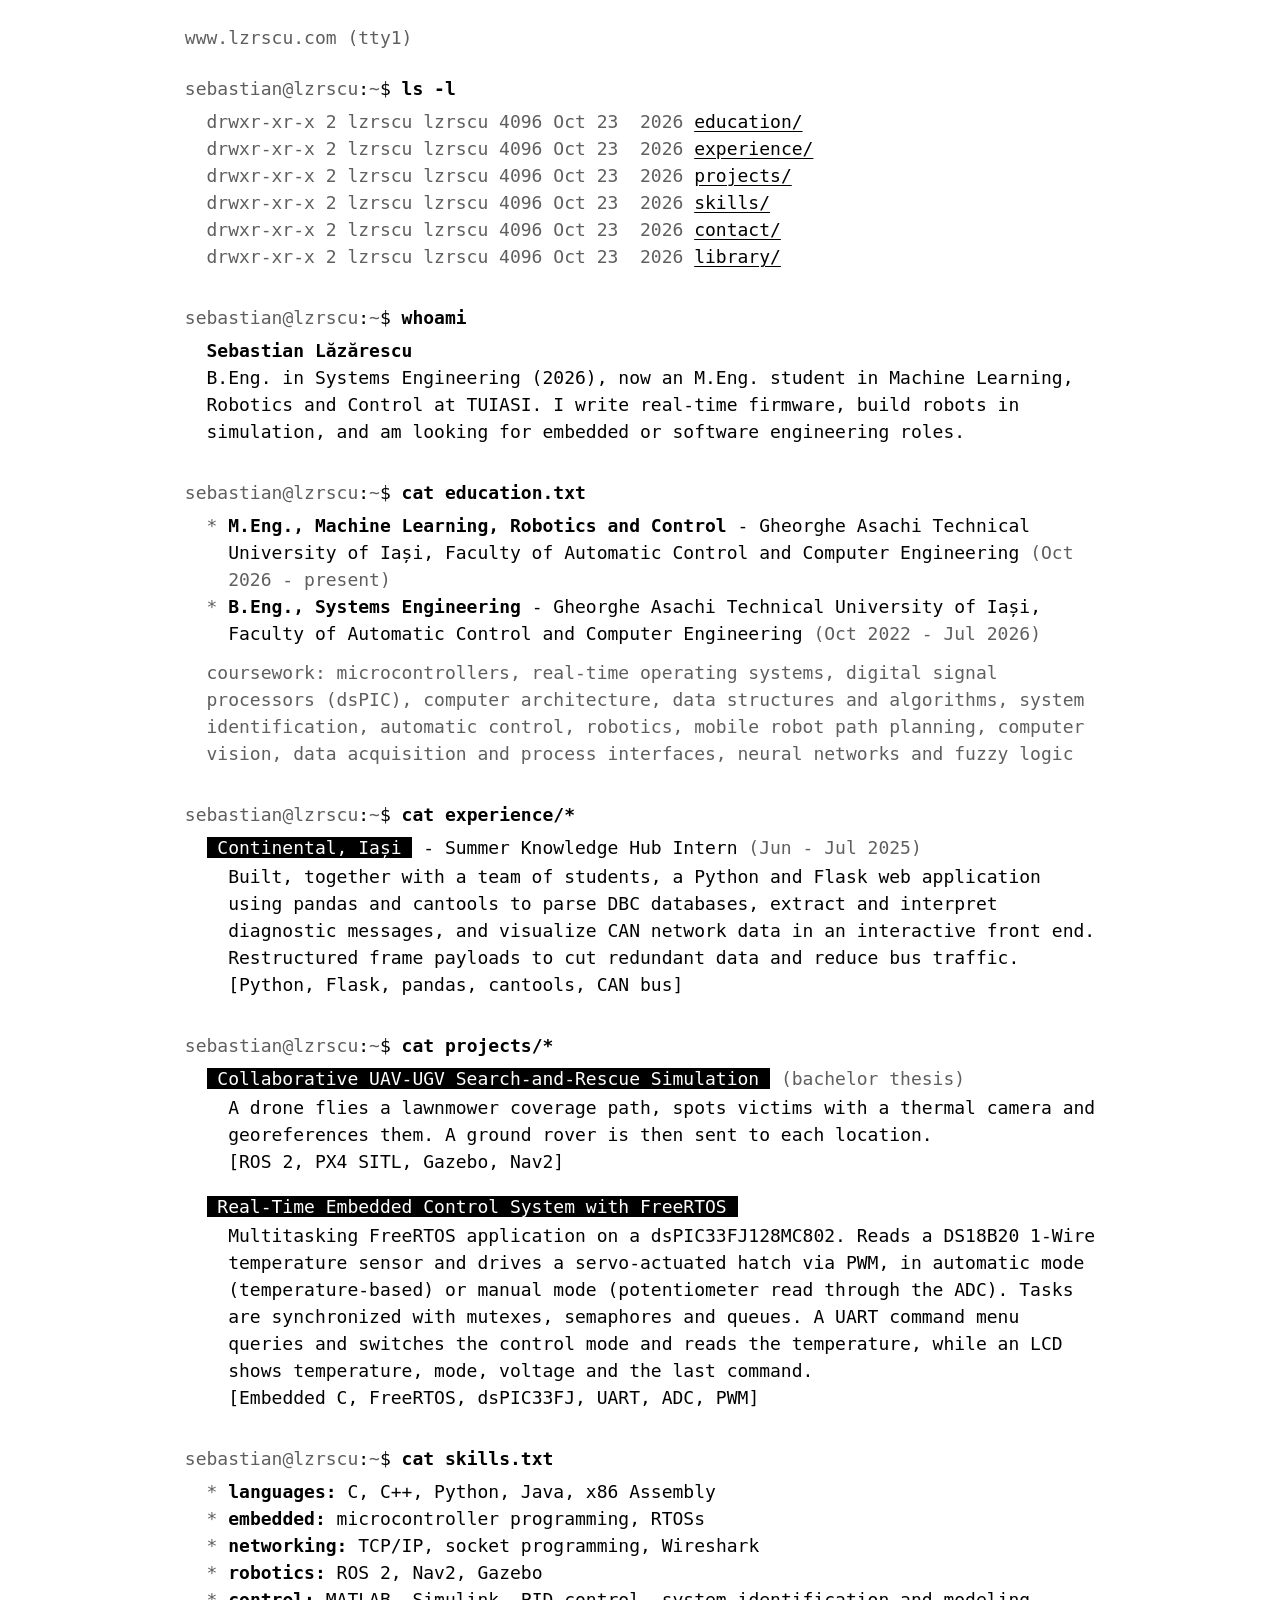
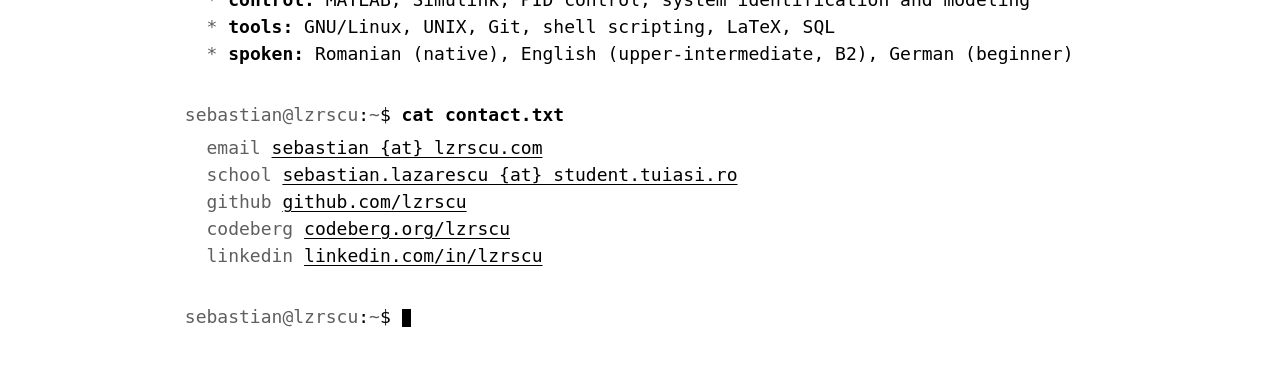
==== index.html @ 271b2798 "changed the website title" ====
<!DOCTYPE html>
<html lang="en">
<head>
  <meta charset="UTF-8">
  <meta name="viewport" content="width=device-width, initial-scale=1.0">
  <meta name="description" content="Sebastian Lăzărescu - embedded systems, robotics and control. M.Eng. student at TUIASI.">
  <meta name="color-scheme" content="dark light">
  <title>www.lzrscu.com</title>
  <link rel="icon" type="image/png" href="images/lzr.png">
  <link rel="stylesheet" href="style.css">
</head>
<body>
<main>

  <div class="motd">www.lzrscu.com (tty1)</div>

  <div class="cmd"><span class="user">sebastian@lzrscu</span>:<span class="cwd">~</span><span class="sym">$</span> <span class="c">ls -l</span></div>
  <div class="out">
    <pre class="ls-l">
drwxr-xr-x 2 lzrscu lzrscu 4096 Oct 23  2026 <a href="#education">education/</a>
drwxr-xr-x 2 lzrscu lzrscu 4096 Oct 23  2026 <a href="#experience">experience/</a>
drwxr-xr-x 2 lzrscu lzrscu 4096 Oct 23  2026 <a href="#projects">projects/</a>
drwxr-xr-x 2 lzrscu lzrscu 4096 Oct 23  2026 <a href="#skills">skills/</a>
drwxr-xr-x 2 lzrscu lzrscu 4096 Oct 23  2026 <a href="#contact">contact/</a>
drwxr-xr-x 2 lzrscu lzrscu 4096 Oct 23  2026 <a href="library.html">library/</a></pre>
  </div>

  <div class="cmd"><span class="user">sebastian@lzrscu</span>:<span class="cwd">~</span><span class="sym">$</span> <span class="c">whoami</span></div>
  <div class="out" id="about">
    <p>
      <b>Sebastian Lăzărescu</b><br>
      B.Eng. in Systems Engineering (2026), now an M.Eng. student in Machine
      Learning, Robotics and Control at TUIASI. I write real-time firmware,
      build robots in simulation, and am looking for embedded or software
      engineering roles.
    </p>
  </div>

  <div class="cmd" id="education"><span class="user">sebastian@lzrscu</span>:<span class="cwd">~</span><span class="sym">$</span> <span class="c">cat education.txt</span></div>
  <div class="out">
    <ul>
      <li><b>M.Eng., Machine Learning, Robotics and Control</b> - Gheorghe Asachi
        Technical University of Iași, Faculty of Automatic Control and Computer
        Engineering <span class="dim">(Oct 2026 - present)</span></li>
      <li><b>B.Eng., Systems Engineering</b> - Gheorghe Asachi Technical
        University of Iași, Faculty of Automatic Control and Computer
        Engineering <span class="dim">(Oct 2022 - Jul 2026)</span></li>
    </ul>
    <p class="dim">
      coursework: microcontrollers, real-time operating systems, digital signal
      processors (dsPIC), computer architecture, data structures and algorithms,
      system identification, automatic control, robotics, mobile robot path
      planning, computer vision, data acquisition and process interfaces,
      neural networks and fuzzy logic
    </p>
  </div>

  <div class="cmd" id="experience"><span class="user">sebastian@lzrscu</span>:<span class="cwd">~</span><span class="sym">$</span> <span class="c">cat experience/*</span></div>
  <div class="out">
    <div class="entry">
      <span class="t">Continental, Iași</span> - Summer Knowledge Hub Intern
      <span class="dim">(Jun - Jul 2025)</span>
      <span class="d">Built, together with a team of students, a Python and Flask web
        application using pandas and cantools to parse DBC databases, extract
        and interpret diagnostic messages, and visualize CAN network data in an
        interactive front end. Restructured frame payloads to cut redundant
        data and reduce bus traffic.</span>
      <span class="s">Python, Flask, pandas, cantools, CAN bus</span>
    </div>
  </div>

  <div class="cmd" id="projects"><span class="user">sebastian@lzrscu</span>:<span class="cwd">~</span><span class="sym">$</span> <span class="c">cat projects/*</span></div>
  <div class="out">
    <div class="entry">
      <span class="t">Collaborative UAV-UGV Search-and-Rescue Simulation</span>
      <span class="dim">(bachelor thesis)</span>
      <span class="d">A drone flies a lawnmower coverage path, spots victims with
        a thermal camera and georeferences them. A ground rover is then sent
        to each location.</span>
      <span class="s">ROS 2, PX4 SITL, Gazebo, Nav2</span>
    </div>
    <div class="entry">
      <span class="t">Real-Time Embedded Control System with FreeRTOS</span>
      <span class="d">Multitasking FreeRTOS application on a dsPIC33FJ128MC802.
        Reads a DS18B20 1-Wire temperature sensor and drives a servo-actuated
        hatch via PWM, in automatic mode (temperature-based) or manual mode
        (potentiometer read through the ADC). Tasks are synchronized with
        mutexes, semaphores and queues. A UART command menu queries and
        switches the control mode and reads the temperature, while an LCD shows
        temperature, mode, voltage and the last command.</span>
      <span class="s">Embedded C, FreeRTOS, dsPIC33FJ, UART, ADC, PWM</span>
    </div>
  </div>

  <div class="cmd" id="skills"><span class="user">sebastian@lzrscu</span>:<span class="cwd">~</span><span class="sym">$</span> <span class="c">cat skills.txt</span></div>
  <div class="out">
    <ul>
      <li><b>languages:</b> C, C++, Python, Java, x86 Assembly</li>
      <li><b>embedded:</b> microcontroller programming, RTOSs</li>
      <li><b>networking:</b> TCP/IP, socket programming, Wireshark</li>
      <li><b>robotics:</b> ROS 2, Nav2, Gazebo</li>
      <li><b>control:</b> MATLAB, Simulink, PID control, system identification and modeling</li>
      <li><b>tools:</b> GNU/Linux, UNIX, Git, shell scripting, LaTeX, SQL</li>
      <li><b>spoken:</b> Romanian (native), English (upper-intermediate, B2), German (beginner)</li>
    </ul>
  </div>

  <div class="cmd" id="contact"><span class="user">sebastian@lzrscu</span>:<span class="cwd">~</span><span class="sym">$</span> <span class="c">cat contact.txt</span></div>
  <div class="out">
    <ul class="plain">
      <li><span class="dim">email   </span> <a href="mailto:sebastian@lzrscu.com">sebastian {at} lzrscu.com</a></li>
      <li><span class="dim">school  </span> <a href="mailto:sebastian.lazarescu@student.tuiasi.ro">sebastian.lazarescu {at} student.tuiasi.ro</a></li>
      <li><span class="dim">github  </span> <a href="https://github.com/lzrscu" target="_blank" rel="noopener">github.com/lzrscu</a></li>
      <li><span class="dim">codeberg</span> <a href="https://codeberg.org/lzrscu" target="_blank" rel="noopener">codeberg.org/lzrscu</a></li>
      <li><span class="dim">linkedin</span> <a href="https://www.linkedin.com/in/lzrscu" target="_blank" rel="noopener">linkedin.com/in/lzrscu</a></li>
    </ul>
  </div>

  <div class="cmd"><span class="user">sebastian@lzrscu</span>:<span class="cwd">~</span><span class="sym">$</span> <span class="c"><span class="cursor" aria-hidden="true"></span></span></div>

</main>
</body>
</html>
---- style.css ----
@font-face {
    font-family: "Iosevka Web";
    font-weight: 400;
    src: local("Iosevka"), local("Iosevka Regular"),
         url("fonts/Iosevka-Regular.woff2") format("woff2"),
         url("fonts/Iosevka-Regular.ttf") format("truetype");
    font-display: swap;
}
@font-face {
    font-family: "Iosevka Web";
    font-weight: 700;
    src: local("Iosevka Bold"),
         url("fonts/Iosevka-Bold.woff2") format("woff2"),
         url("fonts/Iosevka-Bold.ttf") format("truetype");
    font-display: swap;
}

:root {
    --bg:     #000000;
    --fg:     #ffffff;
    --dim:    #9a9a9a;
    --sel-bg: #ffffff;
    --sel-fg: #000000;
}

@media (prefers-color-scheme: light) {
    :root {
        --bg: #ffffff; --fg: #000000; --dim: #5f5f5f;
        --sel-bg: #000000; --sel-fg: #ffffff;
    }
}

* { box-sizing: border-box; }

html { scroll-behavior: smooth; }
@media (prefers-reduced-motion: reduce) { html { scroll-behavior: auto; } }

body {
    margin: 0;
    padding: 24px 16px 56px;
    background: var(--bg);
    color: var(--fg);
    font-family: "Iosevka Web", Iosevka, ui-monospace, "DejaVu Sans Mono",
                 Menlo, Consolas, "Liberation Mono", monospace;
    font-size: 18px;
    line-height: 1.5;
    font-weight: 400;
    font-synthesis: none;
    -webkit-font-smoothing: antialiased;
    text-rendering: optimizeLegibility;
    -webkit-text-size-adjust: 100%;
}

main { max-width: 84ch; margin: 0 auto; }

::selection { background: var(--sel-bg); color: var(--sel-fg); }

b, strong, h2 { font-weight: 700; color: var(--fg); }

/* prompt lines: dim user@host:path, bright "$" and typed command */
.cmd { margin: 34px 0 6px; word-break: break-word; }
.motd { margin: 0 0 -10px; color: var(--dim); }
.user, .cwd { color: var(--dim); font-weight: 400; }
.sym { color: var(--fg); }
.c { color: var(--fg); font-weight: 700; }
.c a { font-weight: 700; }

/* command output: indented, full brightness */
.out { margin: 0; padding-left: 2ch; color: var(--fg); }
.out p, .out ul, .out dl { margin: 0 0 12px; }
.out > :last-child { margin-bottom: 0; }
.out b, .out .t, .out a { color: var(--fg); }

.dim { color: var(--dim); }

ul { list-style: none; padding: 0; }
.out li { padding-left: 2ch; text-indent: -2ch; }
.out li::before { content: "* "; color: var(--dim); }
.out ul.plain li { padding: 0; text-indent: 0; }
.out ul.plain li::before { content: none; }

/* entries: title, summary, stack */
.entry { margin: 0 0 18px; }
.entry:last-child { margin-bottom: 0; }
.entry .t { background: var(--fg); color: var(--bg); padding: 0 1ch; }
.entry .d { display: block; padding-left: 2ch; margin-top: 2px; }
.entry .s { display: block; padding-left: 2ch; }
.entry .s::before { content: "["; }
.entry .s::after  { content: "]"; }

/* ls -l listing */
.ls-l { margin: 0; font: inherit; white-space: pre; overflow-x: auto; color: var(--dim); }
.ls-l a { color: var(--fg); }

/* ls-style listing */
.ls { display: flex; flex-wrap: wrap; gap: 0 3ch; }

/* links: underlined, reverse video on hover */
a { color: var(--fg); text-decoration: underline; text-underline-offset: 3px; }
a:hover, a:focus-visible {
    background: var(--fg);
    color: var(--bg);
    text-decoration: none;
    outline: none;
}

/* block cursor */
.cursor {
    display: inline-block;
    width: 0.5em;
    height: 1em;
    vertical-align: text-bottom;
    background: var(--fg);
    animation: blink 1.1s steps(1) infinite;
}
@keyframes blink { 50% { opacity: 0; } }
@media (prefers-reduced-motion: reduce) { .cursor { animation: none; } }

.book i { font-style: normal; color: var(--dim); }

@media (max-width: 520px) {
    body { font-size: 16px; padding: 16px 10px 40px; }
}

@media print {
    :root { --bg:#fff; --fg:#000; --dim:#444; }
    .cursor { display: none; }
}
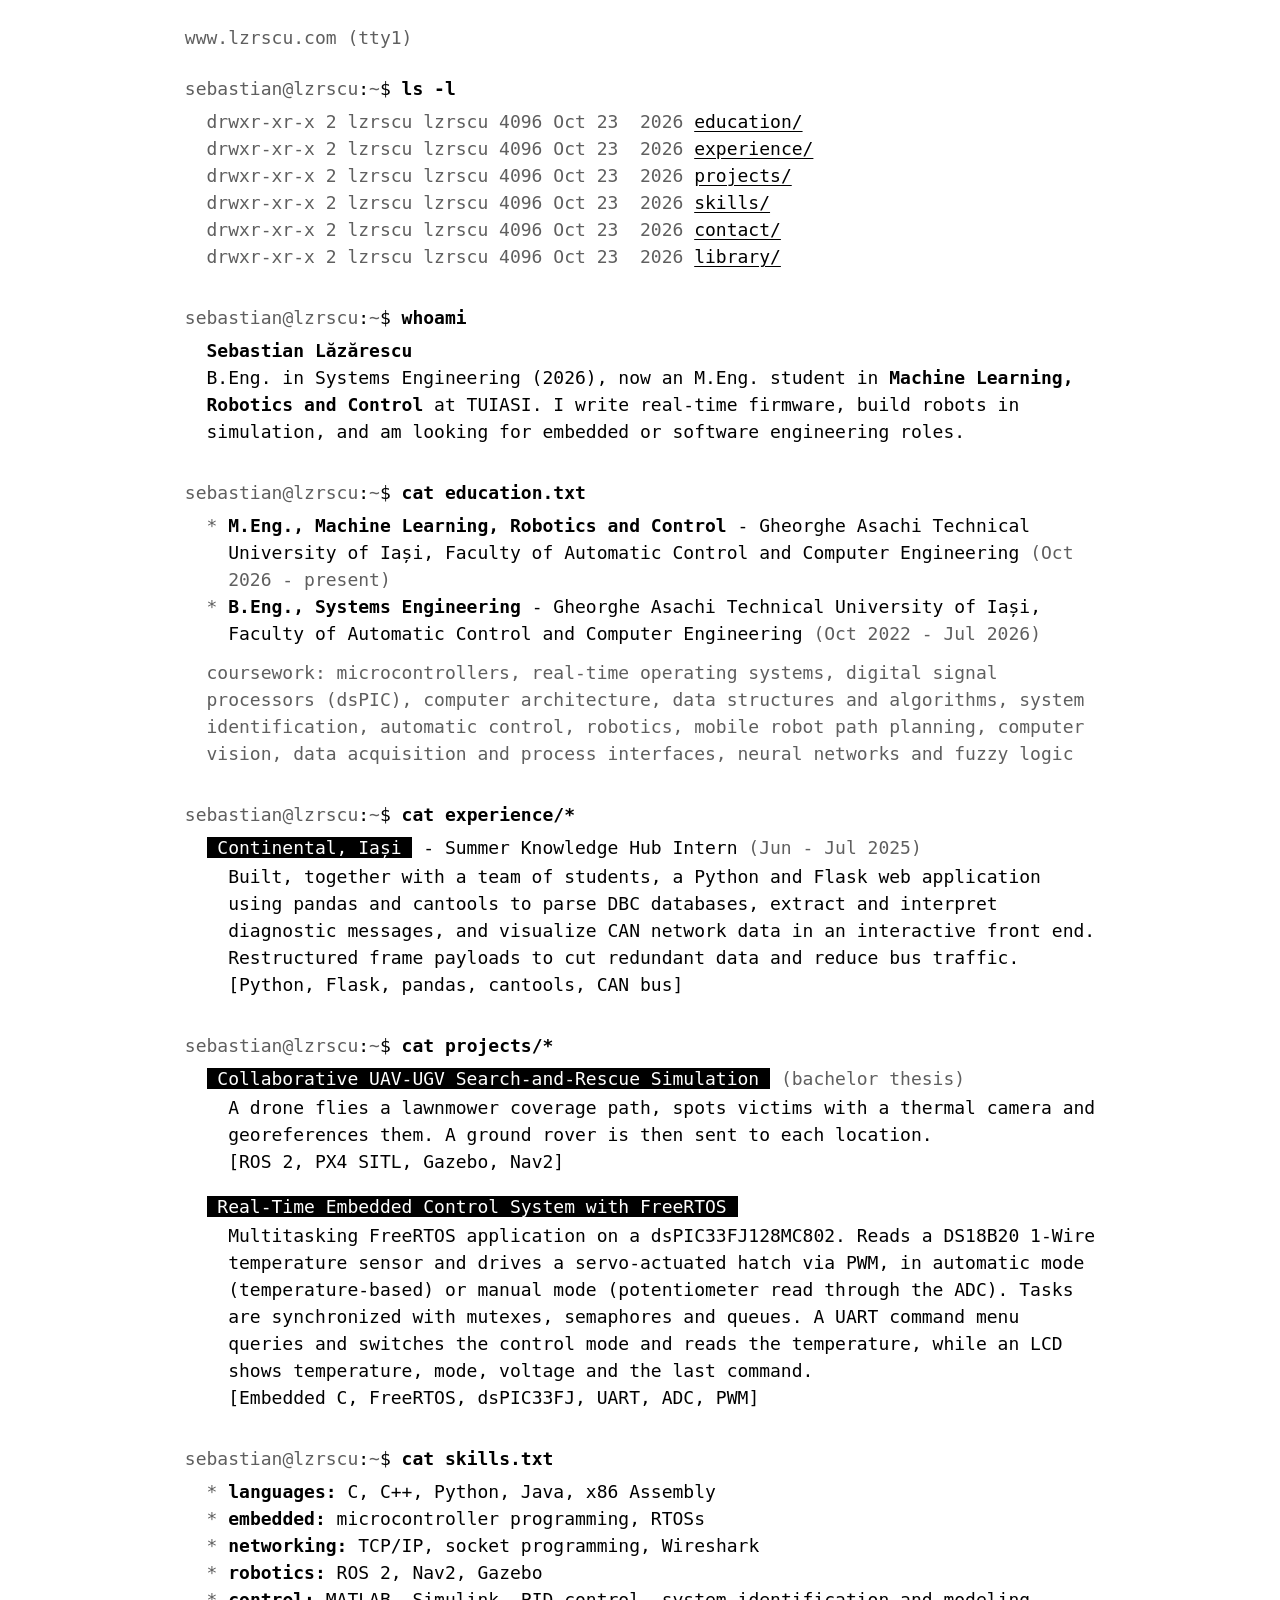
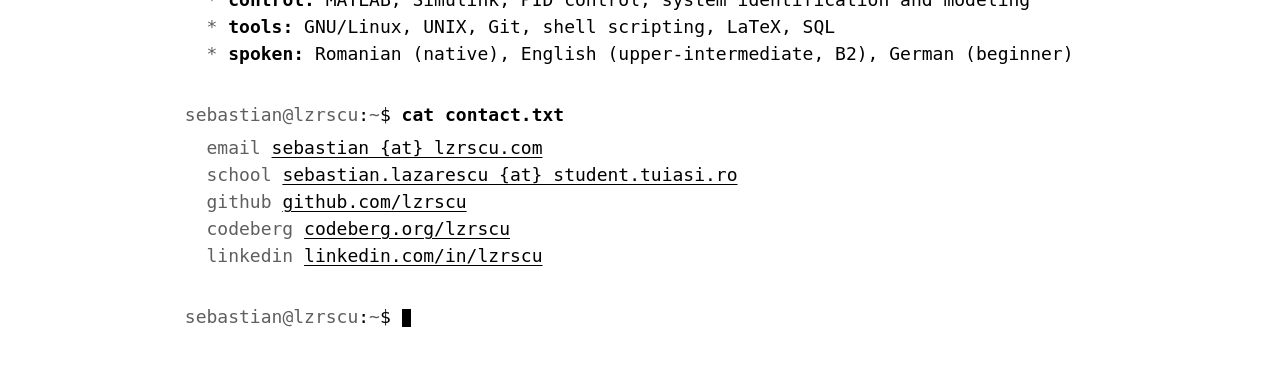
==== commit 910f764d: "bold text for masters program name" ====
--- a/index.html
+++ b/index.html
@@ -29,8 +29,8 @@
   <div class="out" id="about">
     <p>
       <b>Sebastian Lăzărescu</b><br>
-      B.Eng. in Systems Engineering (2026), now an M.Eng. student in Machine
-      Learning, Robotics and Control at TUIASI. I write real-time firmware,
+      B.Eng. in Systems Engineering (2026), now an M.Eng. student in <b>Machine
+      Learning, Robotics and Control</b> at TUIASI. I write real-time firmware,
       build robots in simulation, and am looking for embedded or software
       engineering roles.
     </p>
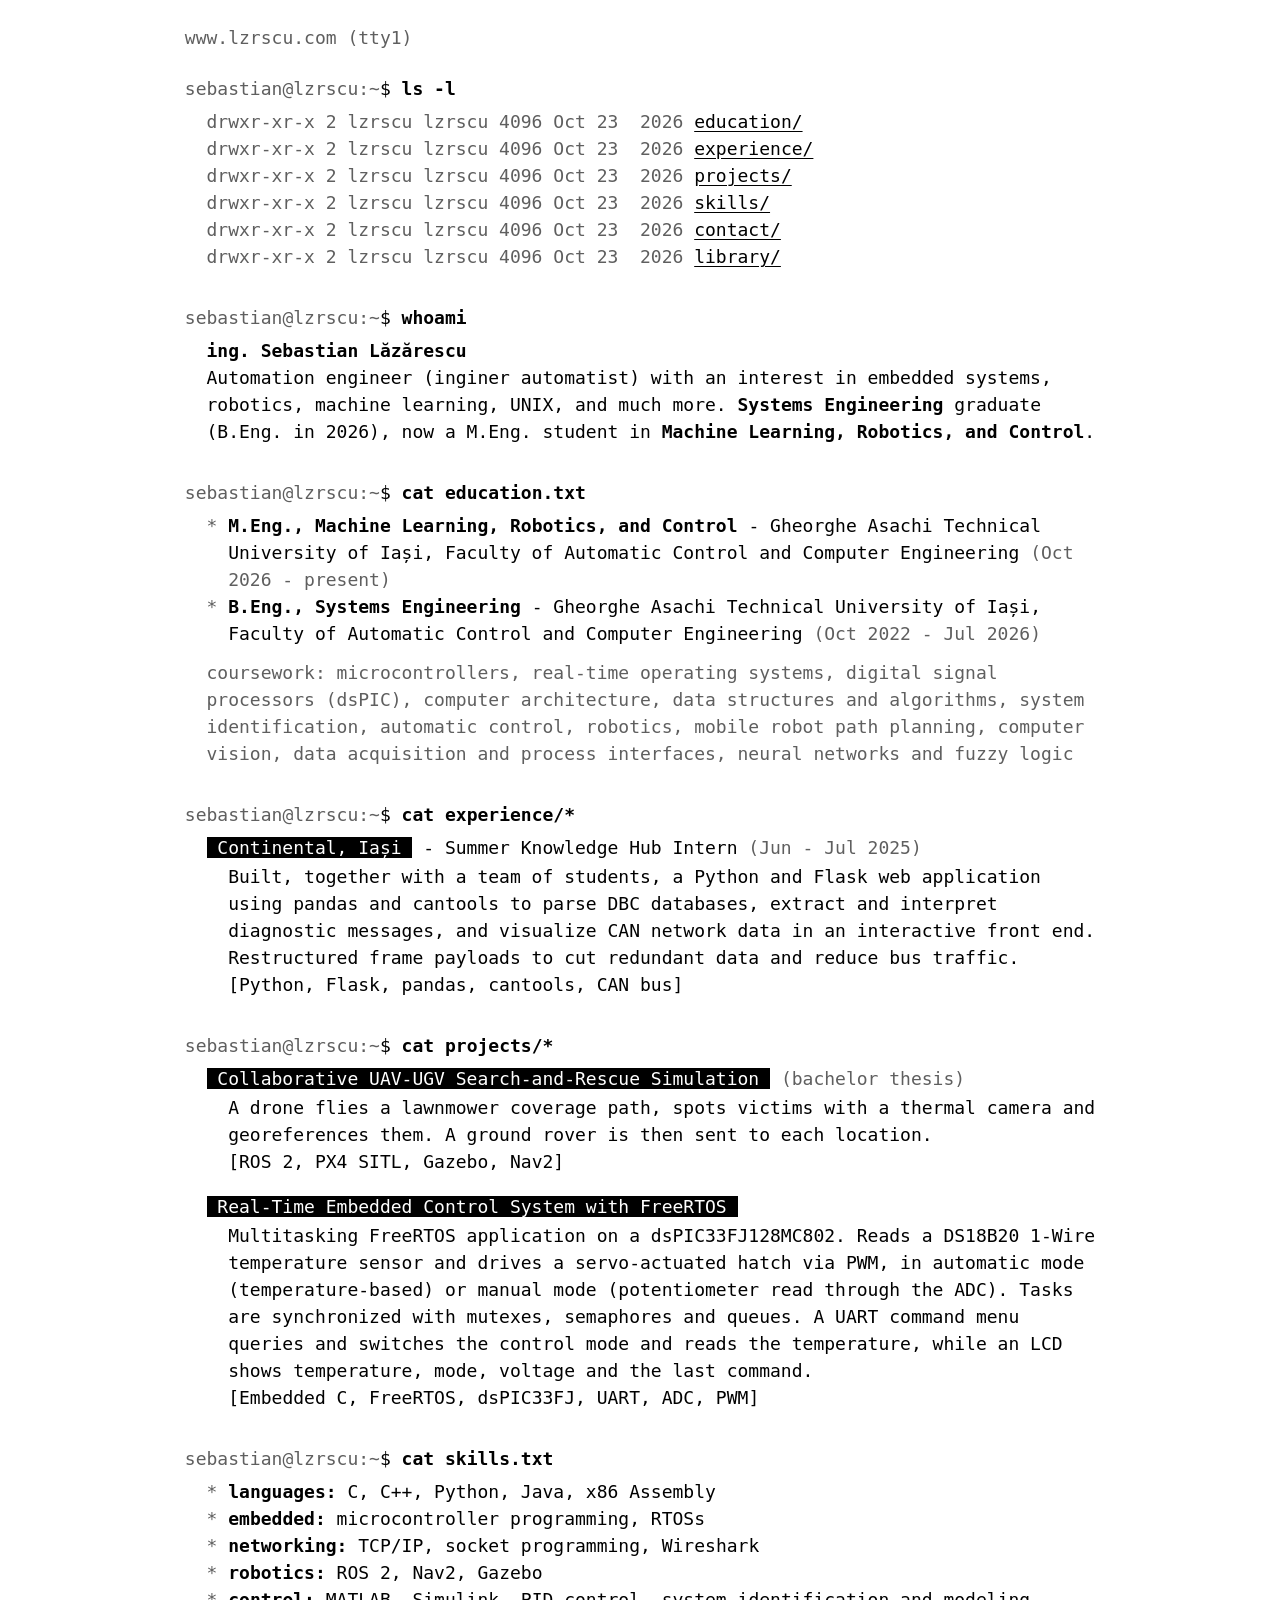
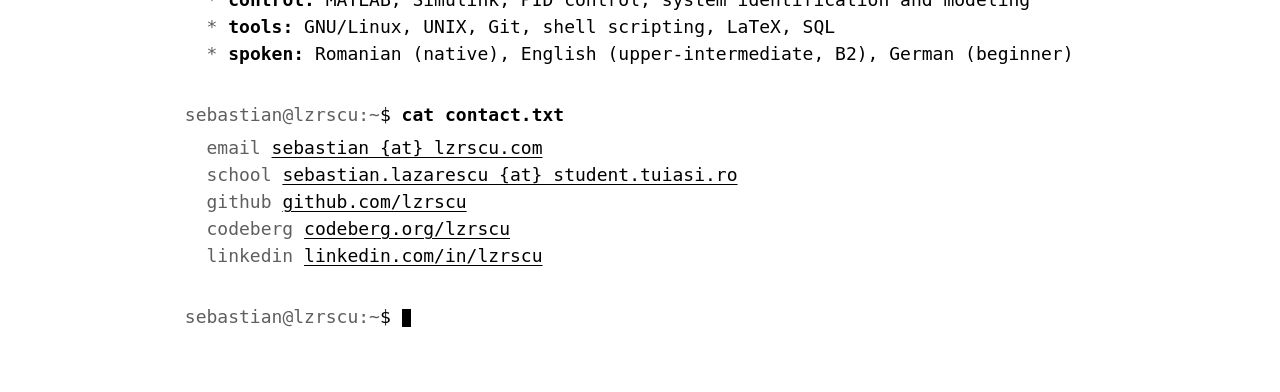
==== commit ed334b9b: "a few website changes" ====
--- a/index.html
+++ b/index.html
@@ -3,10 +3,10 @@
 <head>
   <meta charset="UTF-8">
   <meta name="viewport" content="width=device-width, initial-scale=1.0">
-  <meta name="description" content="Sebastian Lăzărescu - embedded systems, robotics and control. M.Eng. student at TUIASI.">
+  <meta name="description" content="ing. Sebastian Lăzărescu - embedded
+  systems, robotics and control. M.Eng. student at TUIASI.">
   <meta name="color-scheme" content="dark light">
   <title>www.lzrscu.com</title>
-  <link rel="icon" type="image/png" href="images/lzr.png">
   <link rel="stylesheet" href="style.css">
 </head>
 <body>
@@ -14,32 +14,43 @@
 
   <div class="motd">www.lzrscu.com (tty1)</div>
 
-  <div class="cmd"><span class="user">sebastian@lzrscu</span>:<span class="cwd">~</span><span class="sym">$</span> <span class="c">ls -l</span></div>
+  <div class="cmd">
+    <span class="ps">sebastian@lzrscu:~</span><span class="sym">$</span>
+    <span class="c">ls -l</span>
+  </div>
   <div class="out">
     <pre class="ls-l">
-drwxr-xr-x 2 lzrscu lzrscu 4096 Oct 23  2026 <a href="#education">education/</a>
-drwxr-xr-x 2 lzrscu lzrscu 4096 Oct 23  2026 <a href="#experience">experience/</a>
-drwxr-xr-x 2 lzrscu lzrscu 4096 Oct 23  2026 <a href="#projects">projects/</a>
-drwxr-xr-x 2 lzrscu lzrscu 4096 Oct 23  2026 <a href="#skills">skills/</a>
-drwxr-xr-x 2 lzrscu lzrscu 4096 Oct 23  2026 <a href="#contact">contact/</a>
-drwxr-xr-x 2 lzrscu lzrscu 4096 Oct 23  2026 <a href="library.html">library/</a></pre>
+drwxr-xr-x 2 lzrscu lzrscu 4096 Oct 23  2026 <a href=#education>education/</a>
+drwxr-xr-x 2 lzrscu lzrscu 4096 Oct 23  2026 <a href=#experience>experience/</a>
+drwxr-xr-x 2 lzrscu lzrscu 4096 Oct 23  2026 <a href=#projects>projects/</a>
+drwxr-xr-x 2 lzrscu lzrscu 4096 Oct 23  2026 <a href=#skills>skills/</a>
+drwxr-xr-x 2 lzrscu lzrscu 4096 Oct 23  2026 <a href=#contact>contact/</a>
+drwxr-xr-x 2 lzrscu lzrscu 4096 Oct 23  2026 <a href=library.html>library/</a>
+</pre>
   </div>
 
-  <div class="cmd"><span class="user">sebastian@lzrscu</span>:<span class="cwd">~</span><span class="sym">$</span> <span class="c">whoami</span></div>
+  <div class="cmd">
+    <span class="ps">sebastian@lzrscu:~</span><span class="sym">$</span>
+    <span class="c">whoami</span>
+  </div>
   <div class="out" id="about">
     <p>
-      <b>Sebastian Lăzărescu</b><br>
-      B.Eng. in Systems Engineering (2026), now an M.Eng. student in <b>Machine
-      Learning, Robotics and Control</b> at TUIASI. I write real-time firmware,
-      build robots in simulation, and am looking for embedded or software
-      engineering roles.
+      <b>ing. Sebastian Lăzărescu</b><br>
+      Automation engineer (inginer automatist) with an interest in embedded
+      systems, robotics, machine learning, UNIX, and much more. <b>Systems
+      Engineering</b> graduate (B.Eng. in 2026), now a M.Eng. student in
+      <b>Machine Learning, Robotics, and Control</b>.
     </p>
   </div>
 
-  <div class="cmd" id="education"><span class="user">sebastian@lzrscu</span>:<span class="cwd">~</span><span class="sym">$</span> <span class="c">cat education.txt</span></div>
+  <div class="cmd" id="education">
+    <span class="ps">sebastian@lzrscu:~</span><span class="sym">$</span>
+    <span class="c">cat education.txt</span>
+  </div>
   <div class="out">
     <ul>
-      <li><b>M.Eng., Machine Learning, Robotics and Control</b> - Gheorghe Asachi
+      <li><b>M.Eng., Machine Learning, Robotics, and Control</b> - Gheorghe
+        Asachi
         Technical University of Iași, Faculty of Automatic Control and Computer
         Engineering <span class="dim">(Oct 2026 - present)</span></li>
       <li><b>B.Eng., Systems Engineering</b> - Gheorghe Asachi Technical
@@ -55,12 +66,16 @@
     </p>
   </div>
 
-  <div class="cmd" id="experience"><span class="user">sebastian@lzrscu</span>:<span class="cwd">~</span><span class="sym">$</span> <span class="c">cat experience/*</span></div>
+  <div class="cmd" id="experience">
+    <span class="ps">sebastian@lzrscu:~</span><span class="sym">$</span>
+    <span class="c">cat experience/*</span>
+  </div>
   <div class="out">
     <div class="entry">
       <span class="t">Continental, Iași</span> - Summer Knowledge Hub Intern
       <span class="dim">(Jun - Jul 2025)</span>
-      <span class="d">Built, together with a team of students, a Python and Flask web
+      <span class="d">Built, together with a team of students, a Python and
+        Flask web
         application using pandas and cantools to parse DBC databases, extract
         and interpret diagnostic messages, and visualize CAN network data in an
         interactive front end. Restructured frame payloads to cut redundant
@@ -69,12 +84,16 @@
     </div>
   </div>
 
-  <div class="cmd" id="projects"><span class="user">sebastian@lzrscu</span>:<span class="cwd">~</span><span class="sym">$</span> <span class="c">cat projects/*</span></div>
+  <div class="cmd" id="projects">
+    <span class="ps">sebastian@lzrscu:~</span><span class="sym">$</span>
+    <span class="c">cat projects/*</span>
+  </div>
   <div class="out">
     <div class="entry">
       <span class="t">Collaborative UAV-UGV Search-and-Rescue Simulation</span>
       <span class="dim">(bachelor thesis)</span>
-      <span class="d">A drone flies a lawnmower coverage path, spots victims with
+      <span class="d">A drone flies a lawnmower coverage path, spots victims
+        with
         a thermal camera and georeferences them. A ground rover is then sent
         to each location.</span>
       <span class="s">ROS 2, PX4 SITL, Gazebo, Nav2</span>
@@ -92,31 +111,51 @@
     </div>
   </div>
 
-  <div class="cmd" id="skills"><span class="user">sebastian@lzrscu</span>:<span class="cwd">~</span><span class="sym">$</span> <span class="c">cat skills.txt</span></div>
+  <div class="cmd" id="skills">
+    <span class="ps">sebastian@lzrscu:~</span><span class="sym">$</span>
+    <span class="c">cat skills.txt</span>
+  </div>
   <div class="out">
     <ul>
       <li><b>languages:</b> C, C++, Python, Java, x86 Assembly</li>
       <li><b>embedded:</b> microcontroller programming, RTOSs</li>
       <li><b>networking:</b> TCP/IP, socket programming, Wireshark</li>
       <li><b>robotics:</b> ROS 2, Nav2, Gazebo</li>
-      <li><b>control:</b> MATLAB, Simulink, PID control, system identification and modeling</li>
+      <li><b>control:</b> MATLAB, Simulink, PID control, system identification
+        and modeling</li>
       <li><b>tools:</b> GNU/Linux, UNIX, Git, shell scripting, LaTeX, SQL</li>
-      <li><b>spoken:</b> Romanian (native), English (upper-intermediate, B2), German (beginner)</li>
+      <li><b>spoken:</b> Romanian (native), English (upper-intermediate, B2),
+        German (beginner)</li>
     </ul>
   </div>
 
-  <div class="cmd" id="contact"><span class="user">sebastian@lzrscu</span>:<span class="cwd">~</span><span class="sym">$</span> <span class="c">cat contact.txt</span></div>
+  <div class="cmd" id="contact">
+    <span class="ps">sebastian@lzrscu:~</span><span class="sym">$</span>
+    <span class="c">cat contact.txt</span>
+  </div>
   <div class="out">
     <ul class="plain">
-      <li><span class="dim">email   </span> <a href="mailto:sebastian@lzrscu.com">sebastian {at} lzrscu.com</a></li>
-      <li><span class="dim">school  </span> <a href="mailto:sebastian.lazarescu@student.tuiasi.ro">sebastian.lazarescu {at} student.tuiasi.ro</a></li>
-      <li><span class="dim">github  </span> <a href="https://github.com/lzrscu" target="_blank" rel="noopener">github.com/lzrscu</a></li>
-      <li><span class="dim">codeberg</span> <a href="https://codeberg.org/lzrscu" target="_blank" rel="noopener">codeberg.org/lzrscu</a></li>
-      <li><span class="dim">linkedin</span> <a href="https://www.linkedin.com/in/lzrscu" target="_blank" rel="noopener">linkedin.com/in/lzrscu</a></li>
+      <li><span class="dim">email   </span>
+        <a href="mailto:sebastian@lzrscu.com">sebastian {at} lzrscu.com</a></li>
+      <li><span class="dim">school  </span>
+        <a href="mailto:sebastian.lazarescu@student.tuiasi.ro">
+          sebastian.lazarescu {at} student.tuiasi.ro</a></li>
+      <li><span class="dim">github  </span>
+        <a href="https://github.com/lzrscu" target="_blank"
+          rel="noopener">github.com/lzrscu</a></li>
+      <li><span class="dim">codeberg</span>
+        <a href="https://codeberg.org/lzrscu" target="_blank"
+          rel="noopener">codeberg.org/lzrscu</a></li>
+      <li><span class="dim">linkedin</span>
+        <a href="https://www.linkedin.com/in/lzrscu" target="_blank"
+          rel="noopener">linkedin.com/in/lzrscu</a></li>
     </ul>
   </div>
 
-  <div class="cmd"><span class="user">sebastian@lzrscu</span>:<span class="cwd">~</span><span class="sym">$</span> <span class="c"><span class="cursor" aria-hidden="true"></span></span></div>
+  <div class="cmd">
+    <span class="ps">sebastian@lzrscu:~</span><span class="sym">$</span>
+    <span class="c"><span class="cursor" aria-hidden="true"></span></span>
+  </div>
 
 </main>
 </body>
--- a/style.css
+++ b/style.css
@@ -46,7 +46,6 @@
     line-height: 1.5;
     font-weight: 400;
     font-synthesis: none;
-    -webkit-font-smoothing: antialiased;
     text-rendering: optimizeLegibility;
     -webkit-text-size-adjust: 100%;
 }
@@ -60,7 +59,7 @@
 /* prompt lines: dim user@host:path, bright "$" and typed command */
 .cmd { margin: 34px 0 6px; word-break: break-word; }
 .motd { margin: 0 0 -10px; color: var(--dim); }
-.user, .cwd { color: var(--dim); font-weight: 400; }
+.ps { color: var(--dim); font-weight: 400; }
 .sym { color: var(--fg); }
 .c { color: var(--fg); font-weight: 700; }
 .c a { font-weight: 700; }
@@ -89,7 +88,13 @@
 .entry .s::after  { content: "]"; }
 
 /* ls -l listing */
-.ls-l { margin: 0; font: inherit; white-space: pre; overflow-x: auto; color: var(--dim); }
+.ls-l {
+    margin: 0;
+    font: inherit;
+    white-space: pre;
+    overflow-x: auto;
+    color: var(--dim);
+}
 .ls-l a { color: var(--fg); }
 
 /* ls-style listing */
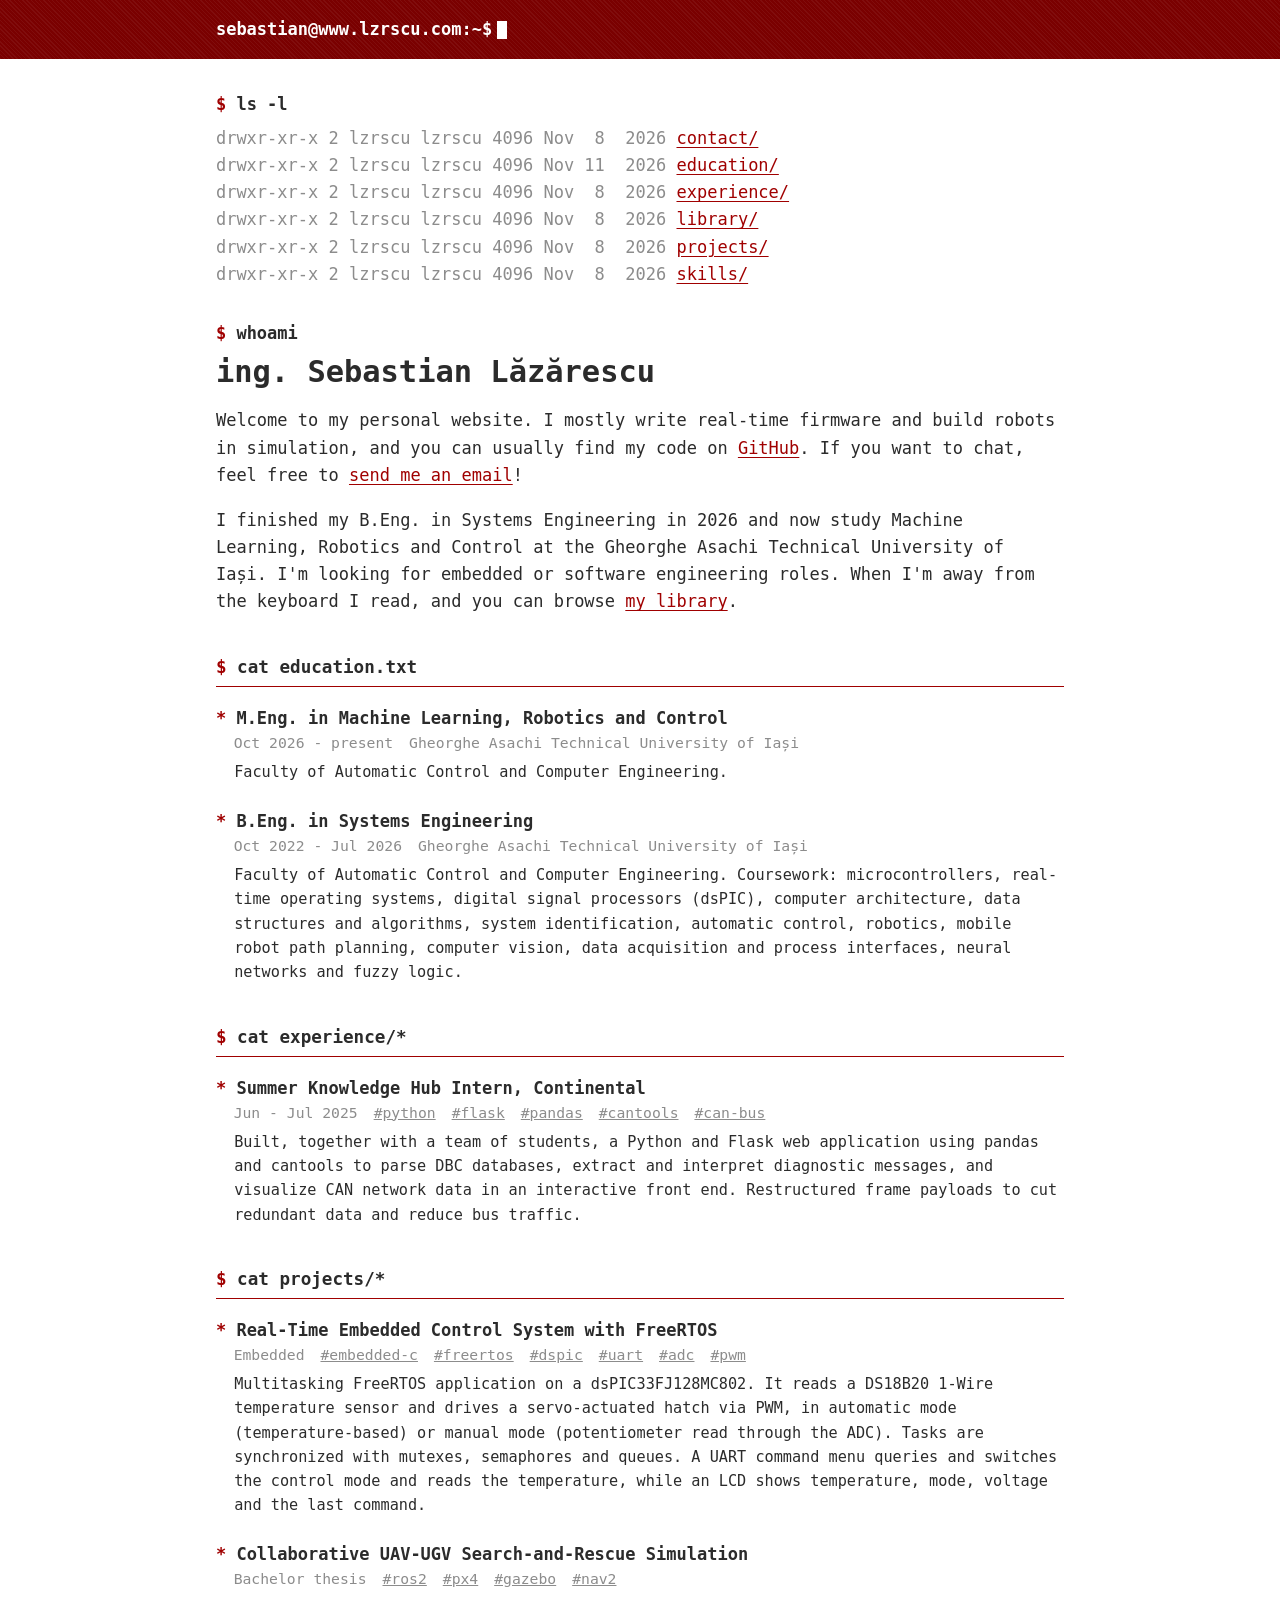
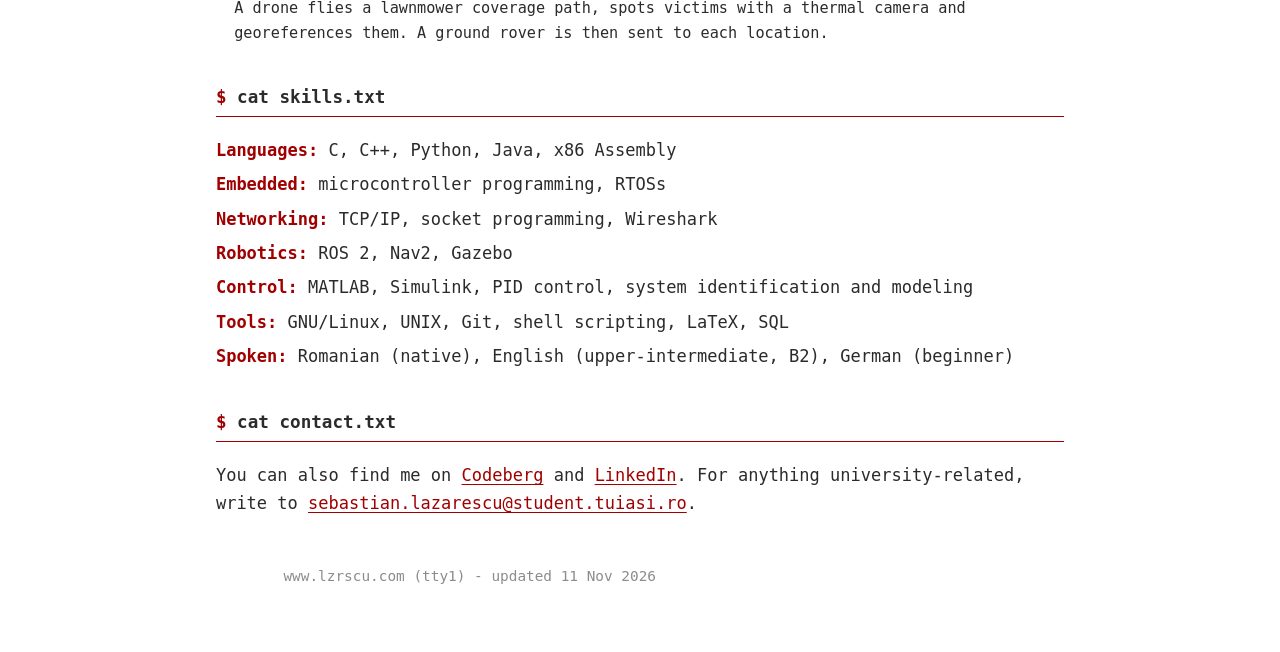
==== commit 6f595559: "new website design" ====
--- a/index.html
+++ b/index.html
@@ -2,161 +2,165 @@
 <html lang="en">
 <head>
   <meta charset="UTF-8">
-  <meta name="viewport" content="width=device-width, initial-scale=1.0">
-  <meta name="description" content="ing. Sebastian Lăzărescu - embedded
-  systems, robotics and control. M.Eng. student at TUIASI.">
-  <meta name="color-scheme" content="dark light">
+  <meta name="viewport" content="width=device-width, initial-scale=1">
+  <meta name="color-scheme" content="light dark">
   <title>www.lzrscu.com</title>
   <link rel="stylesheet" href="style.css">
+  <link rel="icon" type="image/x-icon" href="images/lzr.png">
 </head>
 <body>
+
+<header>
+  <div class="wrap"><a href="index.html">sebastian@www.lzrscu.com:~$</a></div>
+</header>
+
 <main>
+  <p class="cmd">ls -l</p>
+<pre class="ls">
+drwxr-xr-x 2 lzrscu lzrscu 4096 Nov  8  2026 <a href=#contact>contact/</a>
+drwxr-xr-x 2 lzrscu lzrscu 4096 Nov 11  2026 <a href=#education>education/</a>
+drwxr-xr-x 2 lzrscu lzrscu 4096 Nov  8  2026 <a href=#experience>experience/</a>
+drwxr-xr-x 2 lzrscu lzrscu 4096 Nov  8  2026 <a href=library.html>library/</a>
+drwxr-xr-x 2 lzrscu lzrscu 4096 Nov  8  2026 <a href=#projects>projects/</a>
+drwxr-xr-x 2 lzrscu lzrscu 4096 Nov  8  2026 <a href=#skills>skills/</a>
+</pre>
 
-  <div class="motd">www.lzrscu.com (tty1)</div>
+  <p class="cmd">whoami</p>
+  <h1>ing. Sebastian Lăzărescu</h1>
 
-  <div class="cmd">
-    <span class="ps">sebastian@lzrscu:~</span><span class="sym">$</span>
-    <span class="c">ls -l</span>
-  </div>
-  <div class="out">
-    <pre class="ls-l">
-drwxr-xr-x 2 lzrscu lzrscu 4096 Oct 23  2026 <a href=#education>education/</a>
-drwxr-xr-x 2 lzrscu lzrscu 4096 Oct 23  2026 <a href=#experience>experience/</a>
-drwxr-xr-x 2 lzrscu lzrscu 4096 Oct 23  2026 <a href=#projects>projects/</a>
-drwxr-xr-x 2 lzrscu lzrscu 4096 Oct 23  2026 <a href=#skills>skills/</a>
-drwxr-xr-x 2 lzrscu lzrscu 4096 Oct 23  2026 <a href=#contact>contact/</a>
-drwxr-xr-x 2 lzrscu lzrscu 4096 Oct 23  2026 <a href=library.html>library/</a>
-</pre>
+  <p>
+    Welcome to my personal website. I mostly write real-time firmware and
+    build robots in simulation, and you can usually find my code on
+    <a href="https://github.com/lzrscu" target="_blank"
+      rel="noopener">GitHub</a>. If you want to chat, feel free to
+    <a href="mailto:sebastian@lzrscu.com">send me an email</a>!
+  </p>
+
+  <p>
+    I finished my B.Eng. in Systems Engineering in 2026 and now study Machine
+    Learning, Robotics and Control at the Gheorghe Asachi Technical University
+    of Iași. I'm looking for embedded or software engineering roles. When I'm
+    away from the keyboard I read, and you can browse
+    <a href="library.html">my library</a>.
+  </p>
+
+  <h2 id="education">cat education.txt</h2>
+
+  <div class="post">
+    <div class="title">M.Eng. in Machine Learning, Robotics and Control</div>
+    <div class="meta">
+      <span>Oct 2026 - present</span>
+      <span>Gheorghe Asachi Technical University of Iași</span>
+    </div>
+    <p>Faculty of Automatic Control and Computer Engineering.</p>
   </div>
 
-  <div class="cmd">
-    <span class="ps">sebastian@lzrscu:~</span><span class="sym">$</span>
-    <span class="c">whoami</span>
-  </div>
-  <div class="out" id="about">
+  <div class="post">
+    <div class="title">B.Eng. in Systems Engineering</div>
+    <div class="meta">
+      <span>Oct 2022 - Jul 2026</span>
+      <span>Gheorghe Asachi Technical University of Iași</span>
+    </div>
     <p>
-      <b>ing. Sebastian Lăzărescu</b><br>
-      Automation engineer (inginer automatist) with an interest in embedded
-      systems, robotics, machine learning, UNIX, and much more. <b>Systems
-      Engineering</b> graduate (B.Eng. in 2026), now a M.Eng. student in
-      <b>Machine Learning, Robotics, and Control</b>.
+      Faculty of Automatic Control and Computer Engineering. Coursework:
+      microcontrollers, real-time operating systems, digital signal
+      processors (dsPIC), computer architecture, data structures and
+      algorithms, system identification, automatic control, robotics, mobile
+      robot path planning, computer vision, data acquisition and process
+      interfaces, neural networks and fuzzy logic.
     </p>
   </div>
 
-  <div class="cmd" id="education">
-    <span class="ps">sebastian@lzrscu:~</span><span class="sym">$</span>
-    <span class="c">cat education.txt</span>
-  </div>
-  <div class="out">
-    <ul>
-      <li><b>M.Eng., Machine Learning, Robotics, and Control</b> - Gheorghe
-        Asachi
-        Technical University of Iași, Faculty of Automatic Control and Computer
-        Engineering <span class="dim">(Oct 2026 - present)</span></li>
-      <li><b>B.Eng., Systems Engineering</b> - Gheorghe Asachi Technical
-        University of Iași, Faculty of Automatic Control and Computer
-        Engineering <span class="dim">(Oct 2022 - Jul 2026)</span></li>
-    </ul>
-    <p class="dim">
-      coursework: microcontrollers, real-time operating systems, digital signal
-      processors (dsPIC), computer architecture, data structures and algorithms,
-      system identification, automatic control, robotics, mobile robot path
-      planning, computer vision, data acquisition and process interfaces,
-      neural networks and fuzzy logic
+  <h2 id="experience">cat experience/*</h2>
+
+  <div class="post">
+    <div class="title">Summer Knowledge Hub Intern, Continental</div>
+    <div class="meta">
+      <span>Jun - Jul 2025</span>
+      <span class="tag">#python</span> <span class="tag">#flask</span>
+      <span class="tag">#pandas</span> <span class="tag">#cantools</span>
+      <span class="tag">#can-bus</span>
+    </div>
+    <p>
+      Built, together with a team of students, a Python and Flask web
+      application using pandas and cantools to parse DBC databases, extract
+      and interpret diagnostic messages, and visualize CAN network data in an
+      interactive front end. Restructured frame payloads to cut redundant data
+      and reduce bus traffic.
     </p>
   </div>
 
-  <div class="cmd" id="experience">
-    <span class="ps">sebastian@lzrscu:~</span><span class="sym">$</span>
-    <span class="c">cat experience/*</span>
-  </div>
-  <div class="out">
-    <div class="entry">
-      <span class="t">Continental, Iași</span> - Summer Knowledge Hub Intern
-      <span class="dim">(Jun - Jul 2025)</span>
-      <span class="d">Built, together with a team of students, a Python and
-        Flask web
-        application using pandas and cantools to parse DBC databases, extract
-        and interpret diagnostic messages, and visualize CAN network data in an
-        interactive front end. Restructured frame payloads to cut redundant
-        data and reduce bus traffic.</span>
-      <span class="s">Python, Flask, pandas, cantools, CAN bus</span>
+  <h2 id="projects">cat projects/*</h2>
+
+  <div class="post">
+    <div class="title">Real-Time Embedded Control System with FreeRTOS</div>
+    <div class="meta">
+      <span>Embedded</span>
+      <span class="tag">#embedded-c</span> <span class="tag">#freertos</span>
+      <span class="tag">#dspic</span> <span class="tag">#uart</span>
+      <span class="tag">#adc</span> <span class="tag">#pwm</span>
     </div>
+    <p>
+      Multitasking FreeRTOS application on a dsPIC33FJ128MC802. It reads a
+      DS18B20 1-Wire temperature sensor and drives a servo-actuated hatch via
+      PWM, in automatic mode (temperature-based) or manual mode (potentiometer
+      read through the ADC). Tasks are synchronized with mutexes, semaphores
+      and queues. A UART command menu queries and switches the control mode
+      and reads the temperature, while an LCD shows temperature, mode, voltage
+      and the last command.
+    </p>
   </div>
 
-  <div class="cmd" id="projects">
-    <span class="ps">sebastian@lzrscu:~</span><span class="sym">$</span>
-    <span class="c">cat projects/*</span>
-  </div>
-  <div class="out">
-    <div class="entry">
-      <span class="t">Collaborative UAV-UGV Search-and-Rescue Simulation</span>
-      <span class="dim">(bachelor thesis)</span>
-      <span class="d">A drone flies a lawnmower coverage path, spots victims
-        with
-        a thermal camera and georeferences them. A ground rover is then sent
-        to each location.</span>
-      <span class="s">ROS 2, PX4 SITL, Gazebo, Nav2</span>
+  <div class="post">
+    <div class="title">
+      Collaborative UAV-UGV Search-and-Rescue Simulation
     </div>
-    <div class="entry">
-      <span class="t">Real-Time Embedded Control System with FreeRTOS</span>
-      <span class="d">Multitasking FreeRTOS application on a dsPIC33FJ128MC802.
-        Reads a DS18B20 1-Wire temperature sensor and drives a servo-actuated
-        hatch via PWM, in automatic mode (temperature-based) or manual mode
-        (potentiometer read through the ADC). Tasks are synchronized with
-        mutexes, semaphores and queues. A UART command menu queries and
-        switches the control mode and reads the temperature, while an LCD shows
-        temperature, mode, voltage and the last command.</span>
-      <span class="s">Embedded C, FreeRTOS, dsPIC33FJ, UART, ADC, PWM</span>
+    <div class="meta">
+      <span>Bachelor thesis</span>
+      <span class="tag">#ros2</span> <span class="tag">#px4</span>
+      <span class="tag">#gazebo</span> <span class="tag">#nav2</span>
     </div>
+    <p>
+      A drone flies a lawnmower coverage path, spots victims with a thermal
+      camera and georeferences them. A ground rover is then sent to each
+      location.
+    </p>
   </div>
 
-  <div class="cmd" id="skills">
-    <span class="ps">sebastian@lzrscu:~</span><span class="sym">$</span>
-    <span class="c">cat skills.txt</span>
-  </div>
-  <div class="out">
-    <ul>
-      <li><b>languages:</b> C, C++, Python, Java, x86 Assembly</li>
-      <li><b>embedded:</b> microcontroller programming, RTOSs</li>
-      <li><b>networking:</b> TCP/IP, socket programming, Wireshark</li>
-      <li><b>robotics:</b> ROS 2, Nav2, Gazebo</li>
-      <li><b>control:</b> MATLAB, Simulink, PID control, system identification
-        and modeling</li>
-      <li><b>tools:</b> GNU/Linux, UNIX, Git, shell scripting, LaTeX, SQL</li>
-      <li><b>spoken:</b> Romanian (native), English (upper-intermediate, B2),
-        German (beginner)</li>
-    </ul>
+  <h2 id="skills">cat skills.txt</h2>
+
+  <div class="skills">
+    <p><b>Languages:</b> C, C++, Python, Java, x86 Assembly</p>
+    <p><b>Embedded:</b> microcontroller programming, RTOSs</p>
+    <p><b>Networking:</b> TCP/IP, socket programming, Wireshark</p>
+    <p><b>Robotics:</b> ROS 2, Nav2, Gazebo</p>
+    <p>
+      <b>Control:</b> MATLAB, Simulink, PID control, system identification and
+      modeling
+    </p>
+    <p><b>Tools:</b> GNU/Linux, UNIX, Git, shell scripting, LaTeX, SQL</p>
+    <p>
+      <b>Spoken:</b> Romanian (native), English (upper-intermediate, B2),
+      German (beginner)
+    </p>
   </div>
 
-  <div class="cmd" id="contact">
-    <span class="ps">sebastian@lzrscu:~</span><span class="sym">$</span>
-    <span class="c">cat contact.txt</span>
-  </div>
-  <div class="out">
-    <ul class="plain">
-      <li><span class="dim">email   </span>
-        <a href="mailto:sebastian@lzrscu.com">sebastian {at} lzrscu.com</a></li>
-      <li><span class="dim">school  </span>
-        <a href="mailto:sebastian.lazarescu@student.tuiasi.ro">
-          sebastian.lazarescu {at} student.tuiasi.ro</a></li>
-      <li><span class="dim">github  </span>
-        <a href="https://github.com/lzrscu" target="_blank"
-          rel="noopener">github.com/lzrscu</a></li>
-      <li><span class="dim">codeberg</span>
-        <a href="https://codeberg.org/lzrscu" target="_blank"
-          rel="noopener">codeberg.org/lzrscu</a></li>
-      <li><span class="dim">linkedin</span>
-        <a href="https://www.linkedin.com/in/lzrscu" target="_blank"
-          rel="noopener">linkedin.com/in/lzrscu</a></li>
-    </ul>
-  </div>
+  <h2 id="contact">cat contact.txt</h2>
 
-  <div class="cmd">
-    <span class="ps">sebastian@lzrscu:~</span><span class="sym">$</span>
-    <span class="c"><span class="cursor" aria-hidden="true"></span></span>
-  </div>
+  <p>
+    You can also find me on
+    <a href="https://codeberg.org/lzrscu" target="_blank"
+      rel="noopener">Codeberg</a> and
+    <a href="https://www.linkedin.com/in/lzrscu" target="_blank"
+      rel="noopener">LinkedIn</a>. For anything university-related, write to
+    <a href="mailto:sebastian.lazarescu@student.tuiasi.ro">
+      sebastian.lazarescu@student.tuiasi.ro</a>.
+  </p>
+</main>
 
-</main>
+<footer>
+  www.lzrscu.com (tty1) - updated 11 Nov 2026
+</footer>
+
 </body>
 </html>
--- a/style.css
+++ b/style.css
@@ -16,17 +16,20 @@
 }
 
 :root {
-    --bg:     #000000;
-    --fg:     #ffffff;
-    --dim:    #9a9a9a;
-    --sel-bg: #ffffff;
-    --sel-fg: #000000;
+    --bg:     #ffffff;
+    --fg:     #2b2b2b;
+    --dim:    #8c8c8c;
+    --accent: #a00000;
+    --bar:    #7a0000;
 }
 
-@media (prefers-color-scheme: light) {
+@media (prefers-color-scheme: dark) {
     :root {
-        --bg: #ffffff; --fg: #000000; --dim: #5f5f5f;
-        --sel-bg: #000000; --sel-fg: #ffffff;
+        --bg:     #141414;
+        --fg:     #dcdcdc;
+        --dim:    #8a8a8a;
+        --accent: #ff7b7b;
+        --bar:    #5c0000;
     }
 }
 
@@ -37,97 +40,102 @@
 
 body {
     margin: 0;
-    padding: 24px 16px 56px;
+    padding-bottom: 4rem;
     background: var(--bg);
     color: var(--fg);
     font-family: "Iosevka Web", Iosevka, ui-monospace, "DejaVu Sans Mono",
                  Menlo, Consolas, "Liberation Mono", monospace;
-    font-size: 18px;
-    line-height: 1.5;
-    font-weight: 400;
+    font-size: 17px;
+    line-height: 1.6;
     font-synthesis: none;
-    text-rendering: optimizeLegibility;
-    -webkit-text-size-adjust: 100%;
 }
 
-main { max-width: 84ch; margin: 0 auto; }
+::selection { background: var(--accent); color: var(--bg); }
 
-::selection { background: var(--sel-bg); color: var(--sel-fg); }
+/* title bar, like a terminal window */
+header {
+    background-color: var(--bar);
+    background-image: repeating-linear-gradient(
+        45deg, rgba(255, 255, 255, 0.05) 0 1px, transparent 1px 3px);
+    margin-bottom: 2rem;
+}
 
-b, strong, h2 { font-weight: 700; color: var(--fg); }
+.wrap, main, footer {
+    max-width: 86ch;
+    margin: 0 auto;
+    padding: 0 1rem;
+}
 
-/* prompt lines: dim user@host:path, bright "$" and typed command */
-.cmd { margin: 34px 0 6px; word-break: break-word; }
-.motd { margin: 0 0 -10px; color: var(--dim); }
-.ps { color: var(--dim); font-weight: 400; }
-.sym { color: var(--fg); }
-.c { color: var(--fg); font-weight: 700; }
-.c a { font-weight: 700; }
+header .wrap { padding-top: 1rem; padding-bottom: 1rem; }
+header a { color: #ffffff; font-weight: 700; text-decoration: none; }
+header a:hover { text-decoration: underline; }
+header .wrap::after {
+    content: "";
+    display: inline-block;
+    width: 0.55em;
+    height: 1.05em;
+    margin-left: 0.5ch;
+    vertical-align: text-bottom;
+    background: #ffffff;
+    animation: blink 1.1s steps(1) infinite;
+}
+@keyframes blink { 50% { opacity: 0; } }
+@media (prefers-reduced-motion: reduce) {
+    header .wrap::after { animation: none; }
+}
 
-/* command output: indented, full brightness */
-.out { margin: 0; padding-left: 2ch; color: var(--fg); }
-.out p, .out ul, .out dl { margin: 0 0 12px; }
-.out > :last-child { margin-bottom: 0; }
-.out b, .out .t, .out a { color: var(--fg); }
+a { color: var(--accent); text-underline-offset: 3px; }
+a:hover { background: var(--accent); color: var(--bg); text-decoration: none; }
 
-.dim { color: var(--dim); }
+/* prompt lines */
+.cmd { margin: 2rem 0 0.4rem; font-weight: 700; }
+.cmd::before, h2::before { content: "$ "; color: var(--accent); }
 
-ul { list-style: none; padding: 0; }
-.out li { padding-left: 2ch; text-indent: -2ch; }
-.out li::before { content: "* "; color: var(--dim); }
-.out ul.plain li { padding: 0; text-indent: 0; }
-.out ul.plain li::before { content: none; }
+h1 { font-size: 1.9rem; line-height: 1.25; margin: 0 0 1rem; }
 
-/* entries: title, summary, stack */
-.entry { margin: 0 0 18px; }
-.entry:last-child { margin-bottom: 0; }
-.entry .t { background: var(--fg); color: var(--bg); padding: 0 1ch; }
-.entry .d { display: block; padding-left: 2ch; margin-top: 2px; }
-.entry .s { display: block; padding-left: 2ch; }
-.entry .s::before { content: "["; }
-.entry .s::after  { content: "]"; }
+h2 {
+    font-size: 1.1rem;
+    line-height: 1.4;
+    margin: 2.5rem 0 1.25rem;
+    padding-bottom: 0.4rem;
+    border-bottom: 1px solid var(--accent);
+}
+
+p { margin: 0 0 1.1rem; }
 
 /* ls -l listing */
-.ls-l {
+.ls {
     margin: 0;
     font: inherit;
     white-space: pre;
     overflow-x: auto;
     color: var(--dim);
 }
-.ls-l a { color: var(--fg); }
 
-/* ls-style listing */
-.ls { display: flex; flex-wrap: wrap; gap: 0 3ch; }
+/* entries: title, then date and tags, then a short description */
+.post { margin-bottom: 1.6rem; }
+.post .title { font-weight: 700; line-height: 1.4; }
+.post .title::before { content: "* "; color: var(--accent); }
+.post .meta { color: var(--dim); font-size: 0.92rem; padding-left: 2ch; }
+.post .meta span { margin-right: 0.8ch; }
+.post .tag { text-decoration: underline; }
+.post p { margin: 0.35rem 0 0; padding-left: 2ch; font-size: 0.95rem; }
 
-/* links: underlined, reverse video on hover */
-a { color: var(--fg); text-decoration: underline; text-underline-offset: 3px; }
-a:hover, a:focus-visible {
-    background: var(--fg);
-    color: var(--bg);
-    text-decoration: none;
-    outline: none;
-}
+.skills p { margin-bottom: 0.45rem; }
+.skills b { color: var(--accent); }
 
-/* block cursor */
-.cursor {
-    display: inline-block;
-    width: 0.5em;
-    height: 1em;
-    vertical-align: text-bottom;
-    background: var(--fg);
-    animation: blink 1.1s steps(1) infinite;
-}
-@keyframes blink { 50% { opacity: 0; } }
-@media (prefers-reduced-motion: reduce) { .cursor { animation: none; } }
+footer { margin-top: 3rem; color: var(--dim); font-size: 0.9rem; }
 
-.book i { font-style: normal; color: var(--dim); }
+/* library page */
+.books { list-style: none; padding: 0; margin: 0; }
+.books li { margin-bottom: 0.45rem; padding-left: 2ch; text-indent: -2ch; }
+.books li::before { content: "- "; color: var(--dim); }
+.books i { color: var(--dim); font-style: normal; }
 
 @media (max-width: 520px) {
-    body { font-size: 16px; padding: 16px 10px 40px; }
+    body { font-size: 15px; }
 }
 
 @media print {
-    :root { --bg:#fff; --fg:#000; --dim:#444; }
-    .cursor { display: none; }
+    header { display: none; }
 }
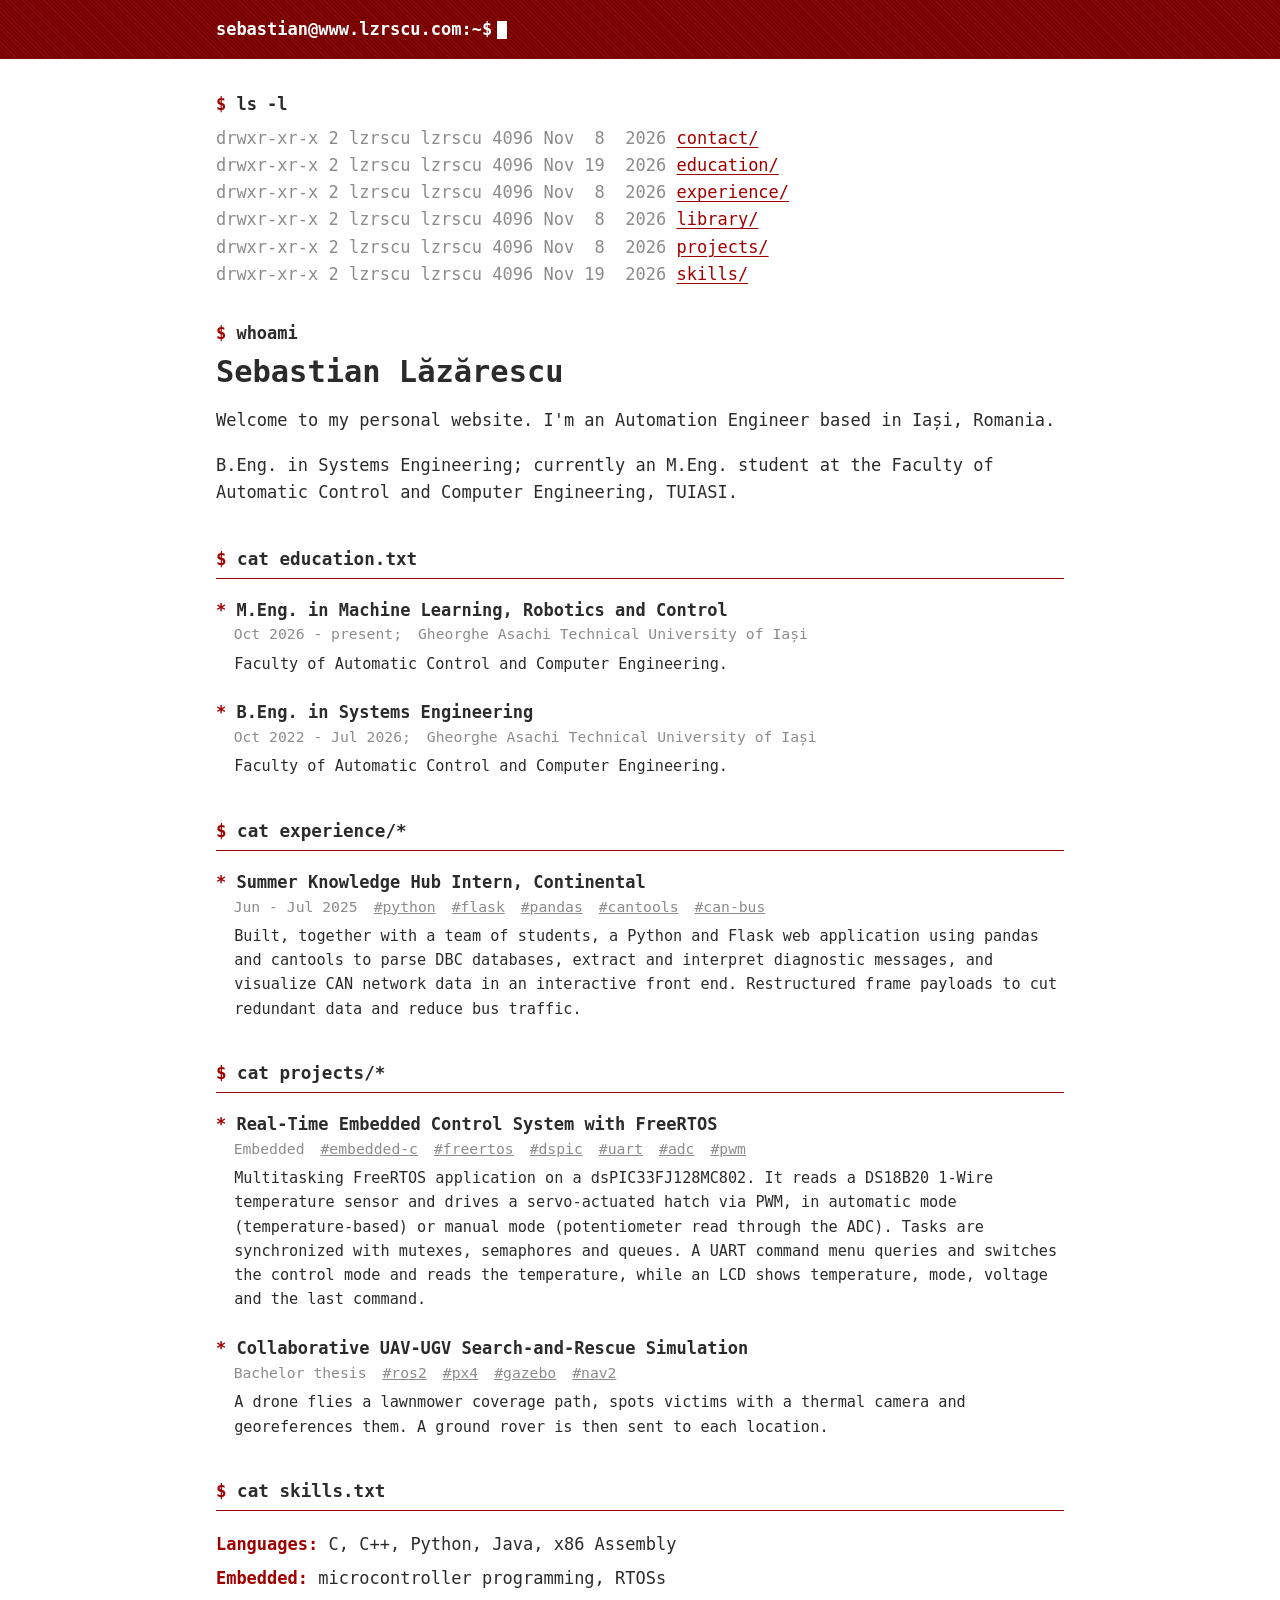
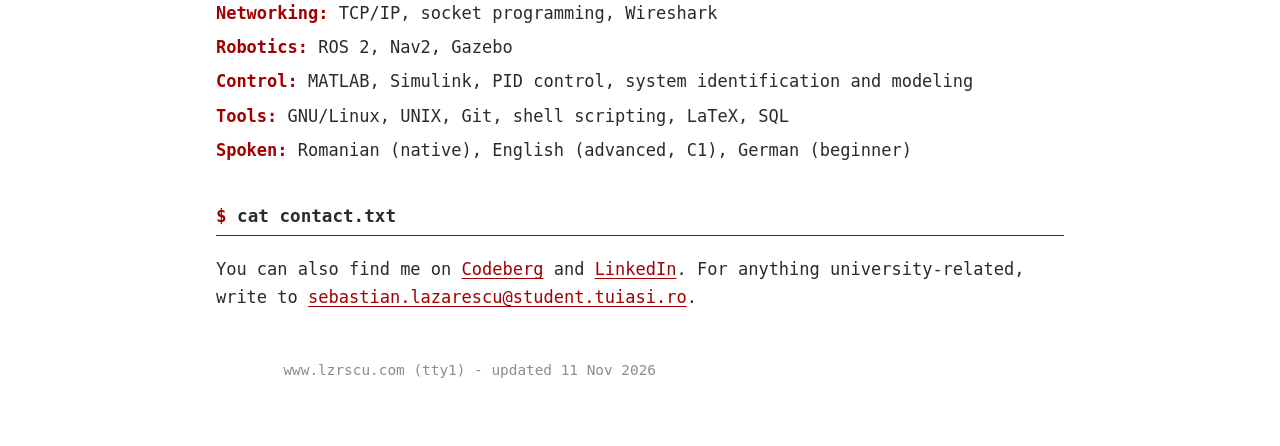
==== commit 12df234b: "a few updates" ====
--- a/index.html
+++ b/index.html
@@ -18,30 +18,24 @@
   <p class="cmd">ls -l</p>
 <pre class="ls">
 drwxr-xr-x 2 lzrscu lzrscu 4096 Nov  8  2026 <a href=#contact>contact/</a>
-drwxr-xr-x 2 lzrscu lzrscu 4096 Nov 11  2026 <a href=#education>education/</a>
+drwxr-xr-x 2 lzrscu lzrscu 4096 Nov 19  2026 <a href=#education>education/</a>
 drwxr-xr-x 2 lzrscu lzrscu 4096 Nov  8  2026 <a href=#experience>experience/</a>
 drwxr-xr-x 2 lzrscu lzrscu 4096 Nov  8  2026 <a href=library.html>library/</a>
 drwxr-xr-x 2 lzrscu lzrscu 4096 Nov  8  2026 <a href=#projects>projects/</a>
-drwxr-xr-x 2 lzrscu lzrscu 4096 Nov  8  2026 <a href=#skills>skills/</a>
+drwxr-xr-x 2 lzrscu lzrscu 4096 Nov 19  2026 <a href=#skills>skills/</a>
 </pre>
 
   <p class="cmd">whoami</p>
-  <h1>ing. Sebastian Lăzărescu</h1>
+  <h1>Sebastian Lăzărescu</h1>
 
   <p>
-    Welcome to my personal website. I mostly write real-time firmware and
-    build robots in simulation, and you can usually find my code on
-    <a href="https://github.com/lzrscu" target="_blank"
-      rel="noopener">GitHub</a>. If you want to chat, feel free to
-    <a href="mailto:sebastian@lzrscu.com">send me an email</a>!
+    Welcome to my personal website. I'm an Automation Engineer based in
+    Iași, Romania.
   </p>
 
   <p>
-    I finished my B.Eng. in Systems Engineering in 2026 and now study Machine
-    Learning, Robotics and Control at the Gheorghe Asachi Technical University
-    of Iași. I'm looking for embedded or software engineering roles. When I'm
-    away from the keyboard I read, and you can browse
-    <a href="library.html">my library</a>.
+    B.Eng. in Systems Engineering; currently an M.Eng. student at the
+    Faculty of Automatic Control and Computer Engineering, TUIASI.
   </p>
 
   <h2 id="education">cat education.txt</h2>
@@ -49,7 +43,7 @@
   <div class="post">
     <div class="title">M.Eng. in Machine Learning, Robotics and Control</div>
     <div class="meta">
-      <span>Oct 2026 - present</span>
+      <span>Oct 2026 - present;</span>
       <span>Gheorghe Asachi Technical University of Iași</span>
     </div>
     <p>Faculty of Automatic Control and Computer Engineering.</p>
@@ -58,16 +52,11 @@
   <div class="post">
     <div class="title">B.Eng. in Systems Engineering</div>
     <div class="meta">
-      <span>Oct 2022 - Jul 2026</span>
+      <span>Oct 2022 - Jul 2026;</span>
       <span>Gheorghe Asachi Technical University of Iași</span>
     </div>
     <p>
-      Faculty of Automatic Control and Computer Engineering. Coursework:
-      microcontrollers, real-time operating systems, digital signal
-      processors (dsPIC), computer architecture, data structures and
-      algorithms, system identification, automatic control, robotics, mobile
-      robot path planning, computer vision, data acquisition and process
-      interfaces, neural networks and fuzzy logic.
+      Faculty of Automatic Control and Computer Engineering.
     </p>
   </div>
 
@@ -140,7 +129,7 @@
     </p>
     <p><b>Tools:</b> GNU/Linux, UNIX, Git, shell scripting, LaTeX, SQL</p>
     <p>
-      <b>Spoken:</b> Romanian (native), English (upper-intermediate, B2),
+      <b>Spoken:</b> Romanian (native), English (advanced, C1),
       German (beginner)
     </p>
   </div>
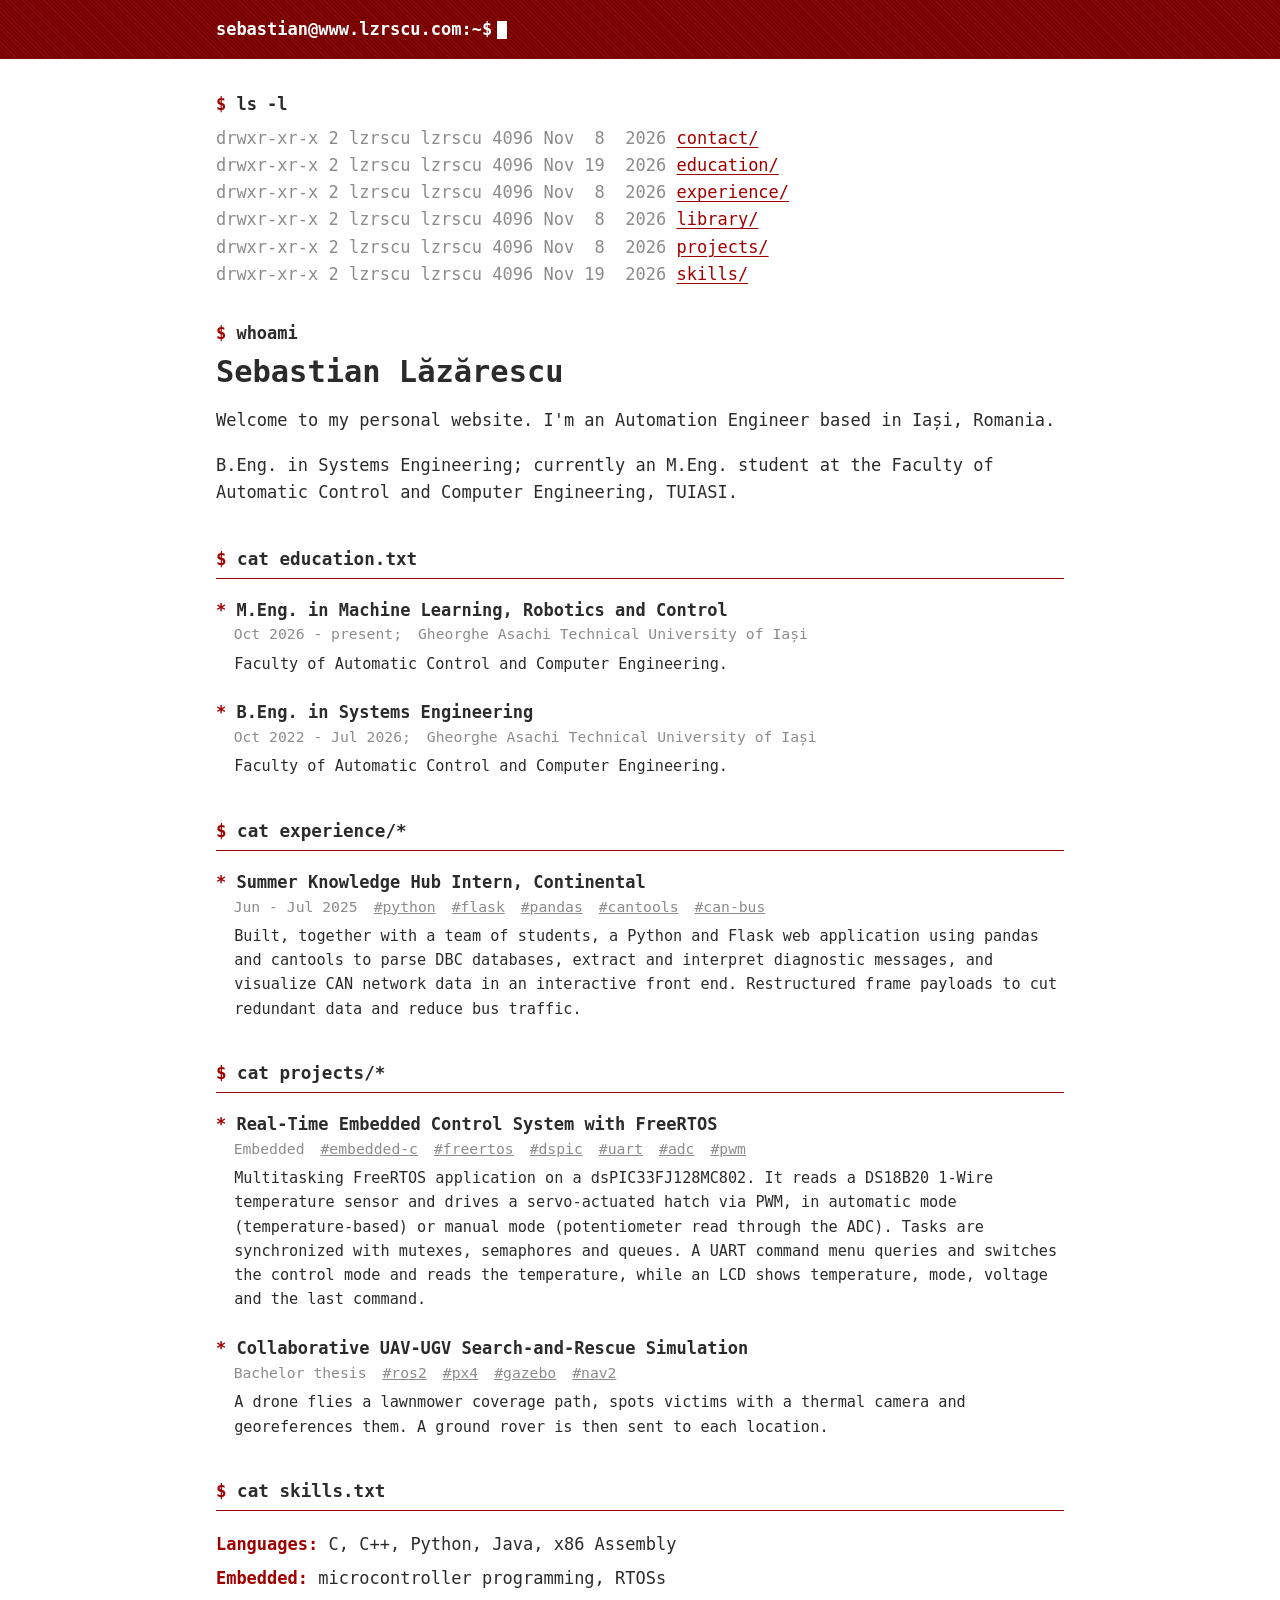
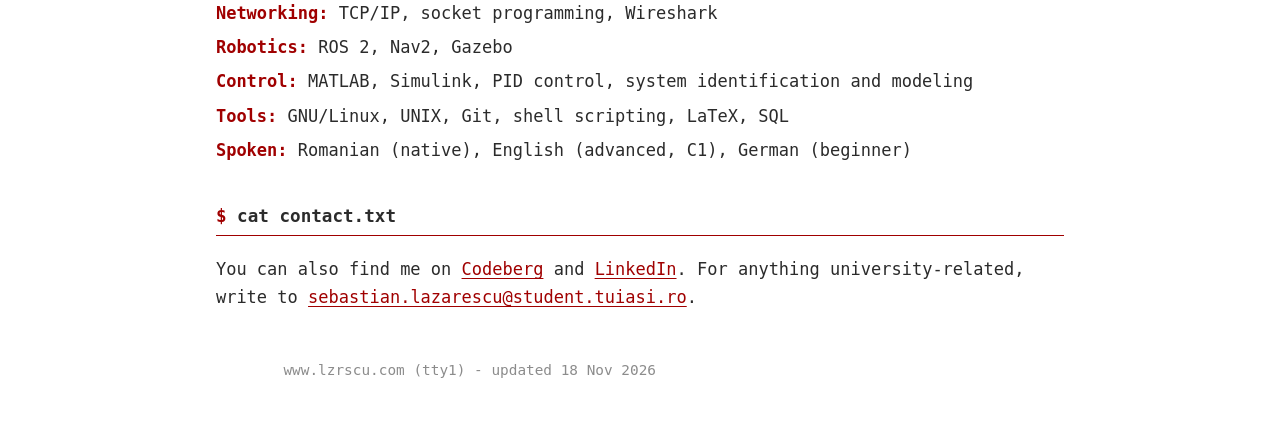
==== commit ebcb73bb: "added update date in footer" ====
--- a/index.html
+++ b/index.html
@@ -148,7 +148,7 @@
 </main>
 
 <footer>
-  www.lzrscu.com (tty1) - updated 11 Nov 2026
+  www.lzrscu.com (tty1) - updated 18 Nov 2026
 </footer>
 
 </body>
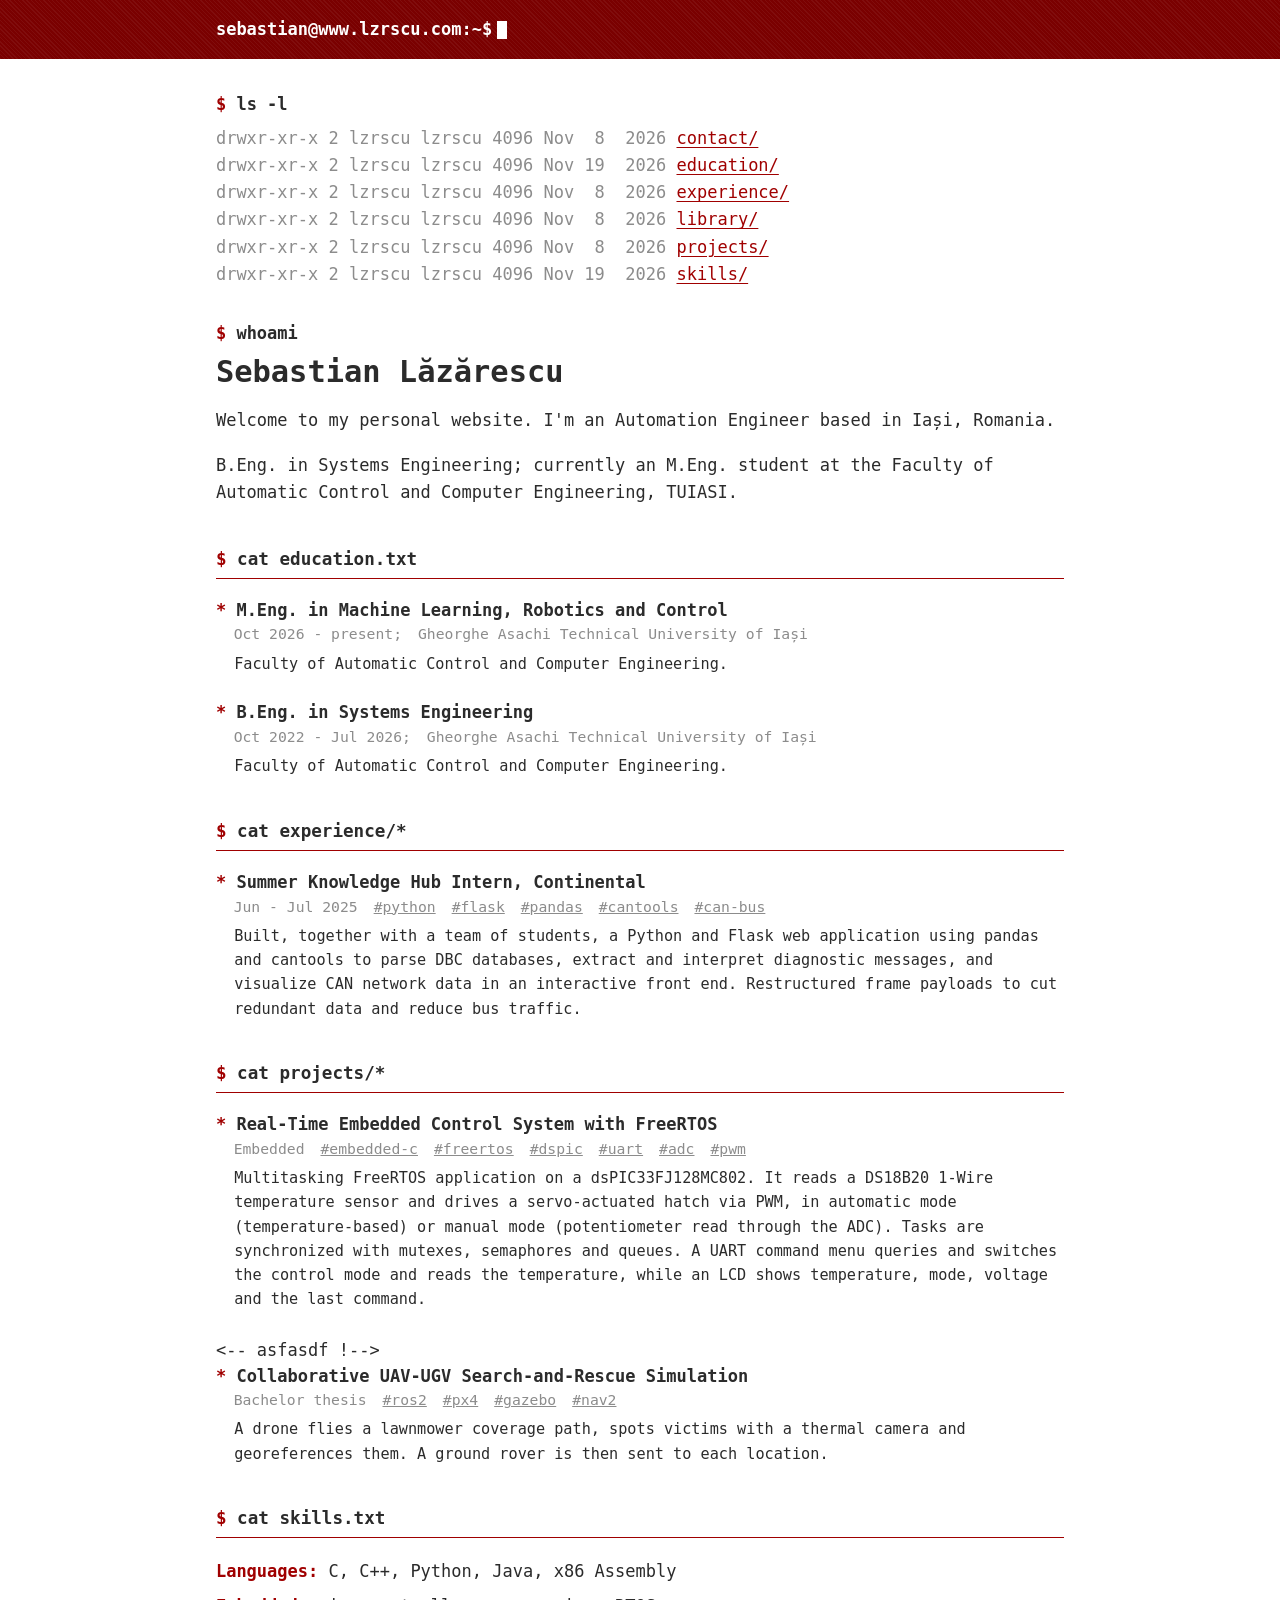
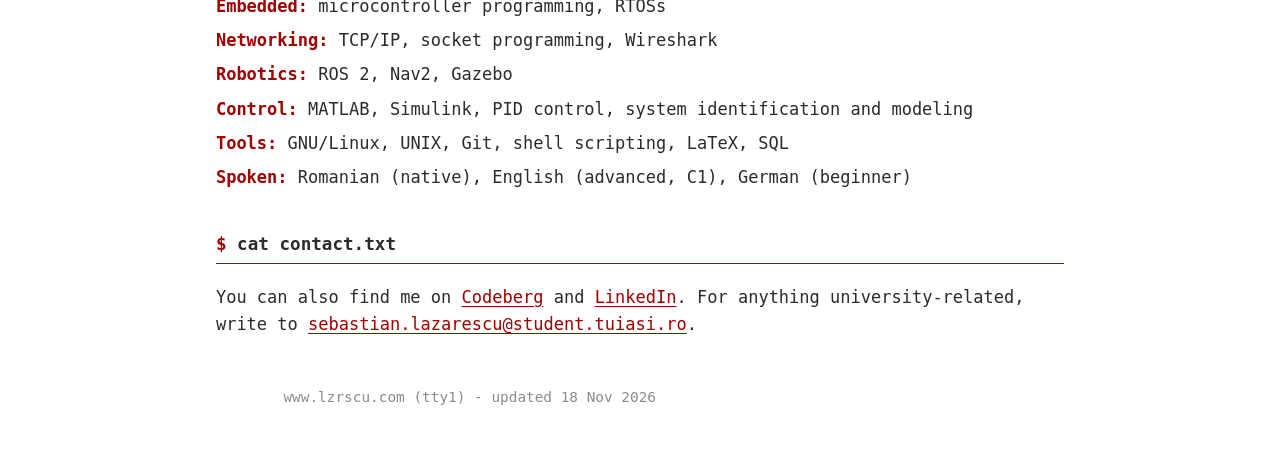
==== commit 74eed674: "some modifications" ====
--- a/index.html
+++ b/index.html
@@ -99,7 +99,7 @@
       and the last command.
     </p>
   </div>
-
+<-- asfasdf !-->
   <div class="post">
     <div class="title">
       Collaborative UAV-UGV Search-and-Rescue Simulation
